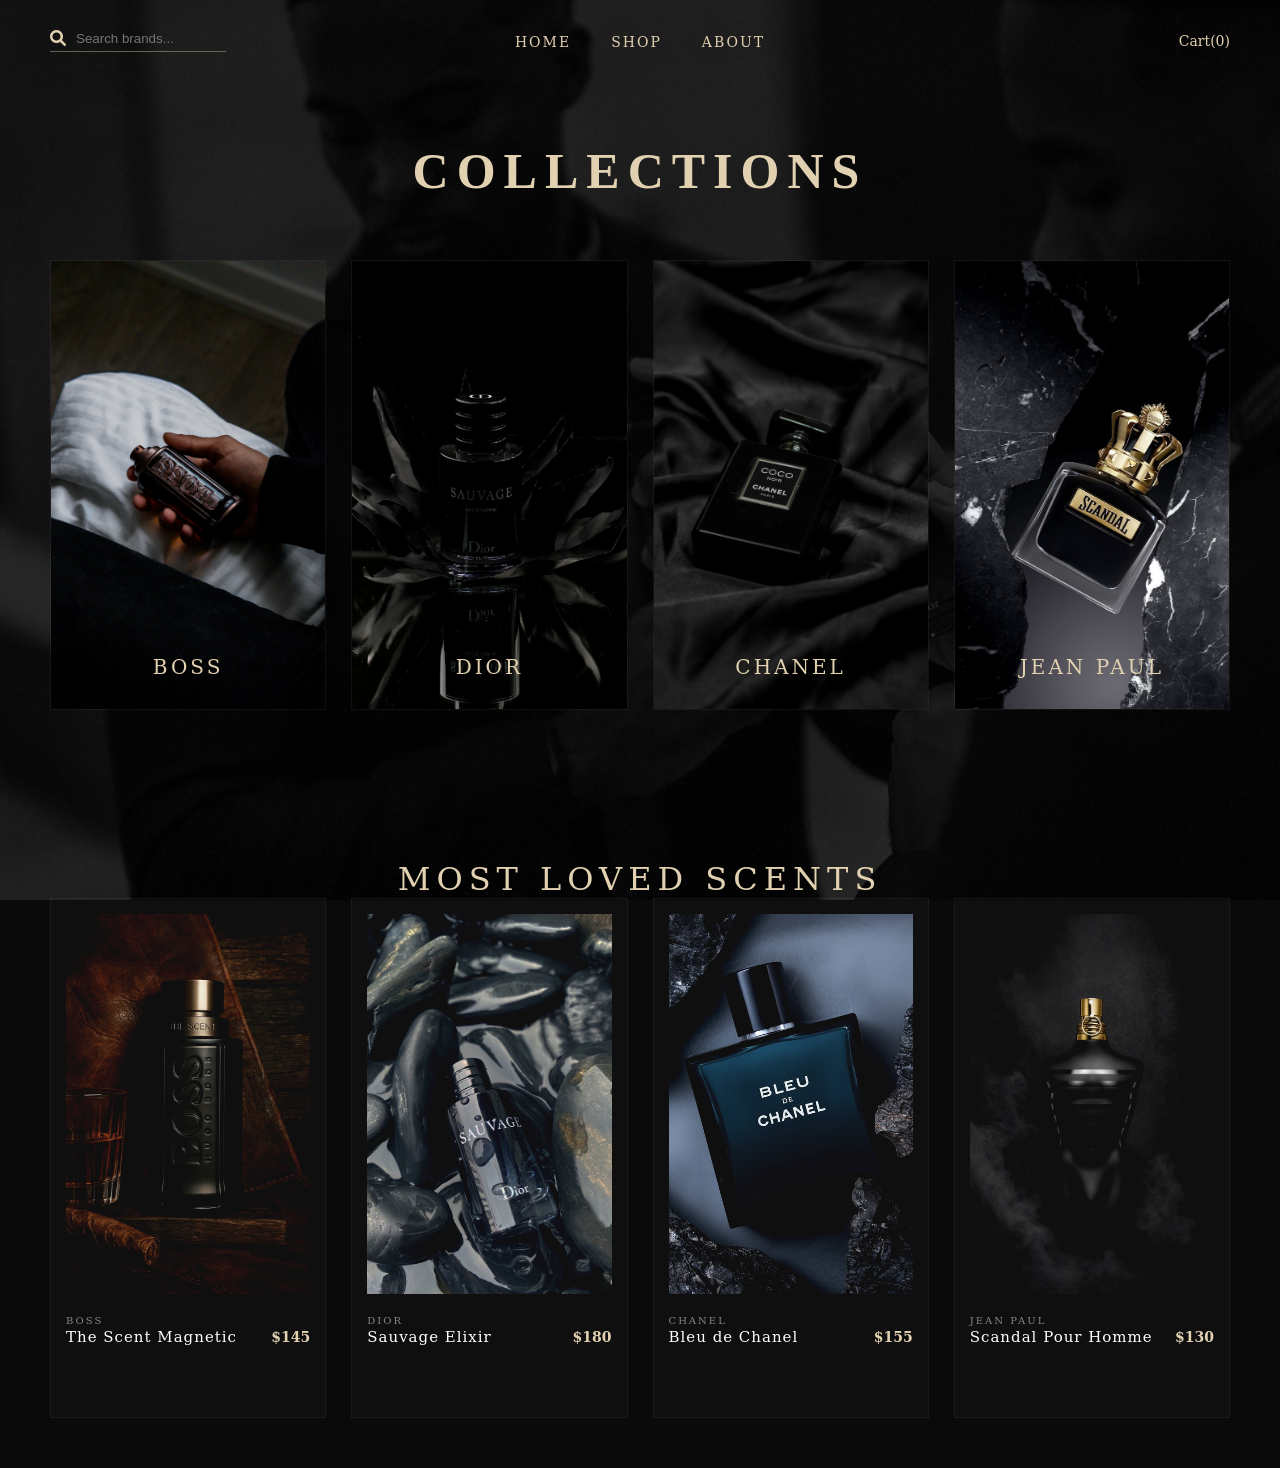
==== shop.html @ ae177990 "Add files via upload" ====
<!DOCTYPE html>
<html lang="en">
<head>
    <meta charset="UTF-8">
    <meta name="viewport" content="width=device-width, initial-scale=1.0">
    <title>Sephora - Shop Collections</title>
    <!-- ربط الأيقونات والخطوط -->
    <link rel="stylesheet" href="https://cdnjs.cloudflare.com/ajax/libs/font-awesome/6.0.0/css/all.min.css">
    <link rel="stylesheet" href="shop.css">
</head>
<body>

    <header class="shop-nav">
        <!-- السيرش عالشمال -->
        <div class="search-bar">
            <i class="fa-solid fa-magnifying-glass" style="color: #e2d1b1;"></i>
            <input type="text" id="searchInput" placeholder="Search brands...">
        </div>

        <!-- المنيو بالنص بالضبط -->
        <nav>
            <ul>
                <li><a href="index.html">Home</a></li>
                <li><a href="shop.html">Shop</a></li>
                <li><a href="#">About</a></li>
            </ul>
        </nav>
        
        <!-- الأيقونات عاليمين -->
        <div class="shop-icons">
        
             <a href="#" class="cart-text" id="cart-btn">Cart(<span id="cart-count">0</span>)</a>
        </div>
    </header>

    <main>
        <h1 class="main-title">Collections</h1>
        
        <!-- رسالة Not Found مخفية -->
        <div id="no-results">Sorry, we couldn't find this brand.</div>

        <div class="collections-grid">
            <!-- Boss -->
            <a href="items.html?brand=Boss" class="col-card">
                <img src="Boss.jpg" class="card-img">
                <video src="boss.mp4" class="card-video" loop muted></video>
                <div class="overlay-text">Boss</div>
            </a>
            <!-- Dior -->
            <a href="items.html?brand=Dior" class="col-card">
                <img src="Dior.jpg" class="card-img">
                <video src="compres.mp4" class="card-video" loop muted></video>
                <div class="overlay-text">Dior</div>
            </a>
            <!-- Chanel -->
            <a href="items.html?brand=Chanel" class="col-card">
                <img src="Chanel.jpg" class="card-img">
                <video src="chanel.mp4" class="card-video" loop muted></video>
                <div class="overlay-text">Chanel</div>
            </a>
            <!-- Jean Paul -->
            <a href="items.html?brand=JeanPaul" class="col-card">
                <img src="scandal.jpg" class="card-img">
                <video src="Scandal.mp4" class="card-video" loop muted></video>
                <div class="overlay-text">Jean Paul</div>
            </a>
        </div>

        <h2 class="sub-title">Most Loved Scents</h2>

<div class="products-grid">
    <!-- عطر Boss -->
    <div class="product-card">
        <div class="product-img-box">
            <img src="scent.jpg" alt="Boss Bottled">
            <div class="quick-view">Quick View</div>
        </div>
        <div class="product-details">
            <span class="brand-name">BOSS</span>
            <div class="name-price">
                <h3>The Scent Magnetic</h3>
                <span class="price">$145</span>
            </div>
        </div>
    </div>

    <!-- عطر Dior -->
    <div class="product-card">
        <div class="product-img-box">
            <img src="sauvage.jpg" alt="Sauvage">
            <div class="quick-view">Quick View</div>
        </div>
        <div class="product-details">
            <span class="brand-name">DIOR</span>
            <div class="name-price">
                <h3>Sauvage Elixir</h3>
                <span class="price">$180</span>
            </div>
        </div>
    </div>

    <!-- عطر Chanel -->
    <div class="product-card">
        <div class="product-img-box">
            <img src="bleu.jpg" alt="Bleu de Chanel">
            <div class="quick-view">Quick View</div>
        </div>
        <div class="product-details">
            <span class="brand-name">CHANEL</span>
            <div class="name-price">
                <h3>Bleu de Chanel</h3>
                <span class="price">$155</span>
            </div>
        </div>
    </div>

    <!-- عطر Jean Paul -->
    <div class="product-card">
        <div class="product-img-box">
            <img src="le-male.jpg" alt="Le Male">
            <div class="quick-view">Quick View</div>
        </div>
        <div class="product-details">
            <span class="brand-name">JEAN PAUL</span>
            <div class="name-price">
                <h3>Scandal Pour Homme</h3>
                <span class="price">$130</span>
            </div>
        </div>
    </div>
</div>
        <!-- هون بتقدر تضيف كروت المنتجات لاحقاً -->
    </main>
<!-- سلة المشتريات الجانبية -->
    <div id="cart-sidebar" class="cart-sidebar">
        <div class="cart-header">
            <h3>Your Selection</h3>
            <i class="fa-solid fa-xmark" id="close-cart" style="cursor:pointer;"></i>
        </div>
        <div id="cart-items-container"></div>
        <div class="cart-footer">
            <div class="total-price">
                <span>Total:</span>
                <span id="cart-total">$0</span>
            </div>
            <button class="checkout-btn">Checkout</button>
        </div>
    </div>
    <script src="shop.js"></script>
</body>
</html>
---- shop.css ----
/* --- 1. الإعدادات العامة (الأساس) --- */
html, body {
    max-width: 100%;
    overflow-x: hidden; /* هاد السطر بيمنع أي خروج عن العرض */
    position: relative;
    touch-action: pan-y; /* سطر جوهري: بيخبر التليفون إنه يتحرك بس فوق وتحت */
    -webkit-overflow-scrolling: touch; /* بيعطي سكرول ناعم جداً مثل تطبيقات الأيفون */
}
* {
    margin: 0;
    padding: 0;
    box-sizing: border-box;
}

html, body {
    overflow-x: hidden;
    width: 100%;
    background-color: #0a0a0a;
    color: white;
    font-family: 'serif';
}

body {
    background-image: linear-gradient(rgba(0,0,0,0.8), rgba(0,0,0,0.8)), url('products.jpg');
    background-size: cover;
    background-position: center;
    background-attachment: fixed;
    min-height: 100vh;
    transition: background-image 1.2s ease-in-out;
}

/* --- 2. الهيدر والمنيو --- */
.shop-nav {
    display: flex;
    justify-content: space-between;
    align-items: center;
    padding: 30px 50px;
    position: relative;
    z-index: 100;
}

nav {
    position: absolute;
    left: 50%;
    transform: translateX(-50%);
}

nav ul {
    display: flex;
    gap: 40px;
    list-style: none;
}

nav a {
    color: #e2d1b1;
    text-decoration: none;
    letter-spacing: 2px;
    font-size: 14px;
    text-transform: uppercase;
    transition: 0.3s;
}

nav a:hover { color: white; }

.search-bar {
    border-bottom: 1px solid rgba(226, 209, 177, 0.4);
    display: flex;
    align-items: center;
    padding-bottom: 5px;
}

.search-bar input {
    background: transparent;
    border: none;
    color: white;
    outline: none;
    margin-left: 10px;
    width: 150px;
}

.shop-icons { display: flex; gap: 20px; align-items: center; }
.shop-icons a { color: white; text-decoration: none; font-size: 18px; }
.cart-text { font-size: 14px !important; color: #e2d1b1 !important; cursor: pointer; }

/* --- 3. قسم العناوين والشبكات --- */
.main-title {
    text-align: center;
    font-size: 50px;
    margin: 60px 0;
    letter-spacing: 8px;
    color: #e2d1b1;
    font-family: 'Playfair Display', serif;
    text-transform: uppercase;
}

.sub-title {
    text-align: center;
    margin-top: 100px;
    font-size: 32px;
    letter-spacing: 6px;
    color: #e2d1b1;
    text-transform: uppercase;
    font-weight: 300;
}

.products-grid, .collections-grid {
    display: grid;
    grid-template-columns: repeat(4, 1fr);
    gap: 25px;
    padding: 0 50px 50px;
}

/* --- 4. كروت المنتجات (هنا تم التصحيح لظهور الأسعار) --- */
.col-card {
    position: relative;
    height: 450px;
    overflow: hidden;
    text-decoration: none;
    border: 1px solid rgba(255,255,255,0.05);
    background: transparent;
}

.product-card {
    position: relative;
    height: 520px; /* زدنا الطول ليوسع الكلام */
    display: flex;
    flex-direction: column; /* ترتيب عمودي: صورة فوق وكلام تحت */
    overflow: hidden;
    text-decoration: none;
    border: 1px solid rgba(255,255,255,0.05);
    background: rgba(255, 255, 255, 0.02);
    transition: all 0.5s ease;
    padding: 15px;
}

.product-card:hover { border-color: #e2d1b1; transform: translateY(-10px); }

/* صندوق الصورة */
.product-img-box {
    width: 100%;
    height: 380px; /* مساحة محددة للصورة */
    overflow: hidden;
    margin-bottom: 15px;
}

.card-img, .card-video, .product-img-box img {
    width: 100%; height: 100%;
    object-fit: cover;
    transition: transform 1.2s cubic-bezier(0.4, 0, 0.2, 1), opacity 0.8s ease;
}

.product-img-box img { object-fit: cover; mix-blend-mode: lighten; }

.col-card:hover .card-img, .col-card:hover .card-video, .product-card:hover img { transform: scale(1.1); }

.card-video { position: absolute; top: 0; left: 0; opacity: 0; z-index: 1; }
.video-active .card-video { opacity: 1; }
.video-active .card-img { opacity: 0; }

/* نصوص كروت الكولكشن */
.overlay-text {
    position: absolute;
    bottom: 30px; left: 0; width: 100%;
    text-align: center; color: #e2d1b1;
    font-size: 20px; letter-spacing: 3px;
    text-transform: uppercase; z-index: 10;
}

/* نصوص كروت المنتجات Most Loved */
.brand-name {
    font-size: 10px;
    color: #888;
    letter-spacing: 2px;
    text-transform: uppercase;
    margin-bottom: 5px;
}

.name-price {
    display: flex;
    justify-content: space-between;
    align-items: baseline;
}

.name-price h3 {
    font-size: 15px;
    margin: 0;
    color: white;
    font-weight: 400;
    letter-spacing: 1px;
}

.price { color: #e2d1b1; font-size: 14px; font-weight: bold; }

.quick-view {
    position: absolute; bottom: -50px; left: 0; width: 100%;
    background: rgba(226, 209, 177, 0.9); color: black;
    text-align: center; padding: 12px 0;
    font-size: 11px; text-transform: uppercase;
    transition: 0.4s ease; cursor: pointer;
}
.product-card:hover .quick-view { bottom: 0; }

/* --- 5. سلة المشتريات الجانبية --- */
.cart-sidebar {
    position: fixed;
    top: 0; right: -450px;
    width: 320px; height: 100vh;
    background: #0a0a0a;
    border-left: 1px solid rgba(226, 209, 177, 0.3);
    z-index: 5000;
    transition: 0.6s cubic-bezier(0.4, 0, 0.2, 1);
    padding: 30px;
    display: flex;
    flex-direction: column;
}
.cart-sidebar.open { right: 0; }

#cart-items-container { flex-grow: 1; overflow-y: auto; margin: 20px 0; }

.checkout-btn {
    width: 100%; padding: 15px;
    background: #e2d1b1; color: black;
    border: none; cursor: pointer;
    text-transform: uppercase; font-weight: bold;
    transition: 0.3s;
}

/* --- 6. رسالة البحث (Not Found) --- */

#no-results {
    display: none !important;
    text-align: center;
    width: 100%;
    color: #e2d1b1;
    font-size: 18px;
    margin: 40px 0;
    font-family: 'Playfair Display', serif;
    letter-spacing: 2px;
    text-transform: uppercase;
}

/* --- 7. إصلاح الموبايل --- */
@media (max-width: 768px) {
    .shop-nav { flex-direction: column; padding: 20px 15px; gap: 20px; }
    nav { position: static; transform: none; order: 3; }
    nav ul { gap: 15px; }
    .search-bar { order: 2; width: 100%; }
    .shop-icons { position: absolute; top: 20px; right: 20px; order: 1; }
    .main-title { font-size: 28px; margin: 30px 0; letter-spacing: 4px; }
    
    .products-grid, .collections-grid {
        grid-template-columns: repeat(2, 1fr);
        gap: 12px;
        padding: 15px;
    }

    .col-card { height: 300px; }
    .product-card { height: 400px; } /* قصرنا الكرت للموبايل */
    .product-img-box { height: 280px; } /* قصرنا الصورة للموبايل */
    
    .cart-sidebar { width: 100%; right: -100%; }
}
/* هاد الكود بيخلي الحركات تشتغل بس لما يكون في ماوس حقيقي */
@media (hover: hover) {
    .product-card:hover {
        transform: translateY(-10px) scale(1.02);
    }
    /* حط هون كل حركات الـ hover اللي عندك */
}
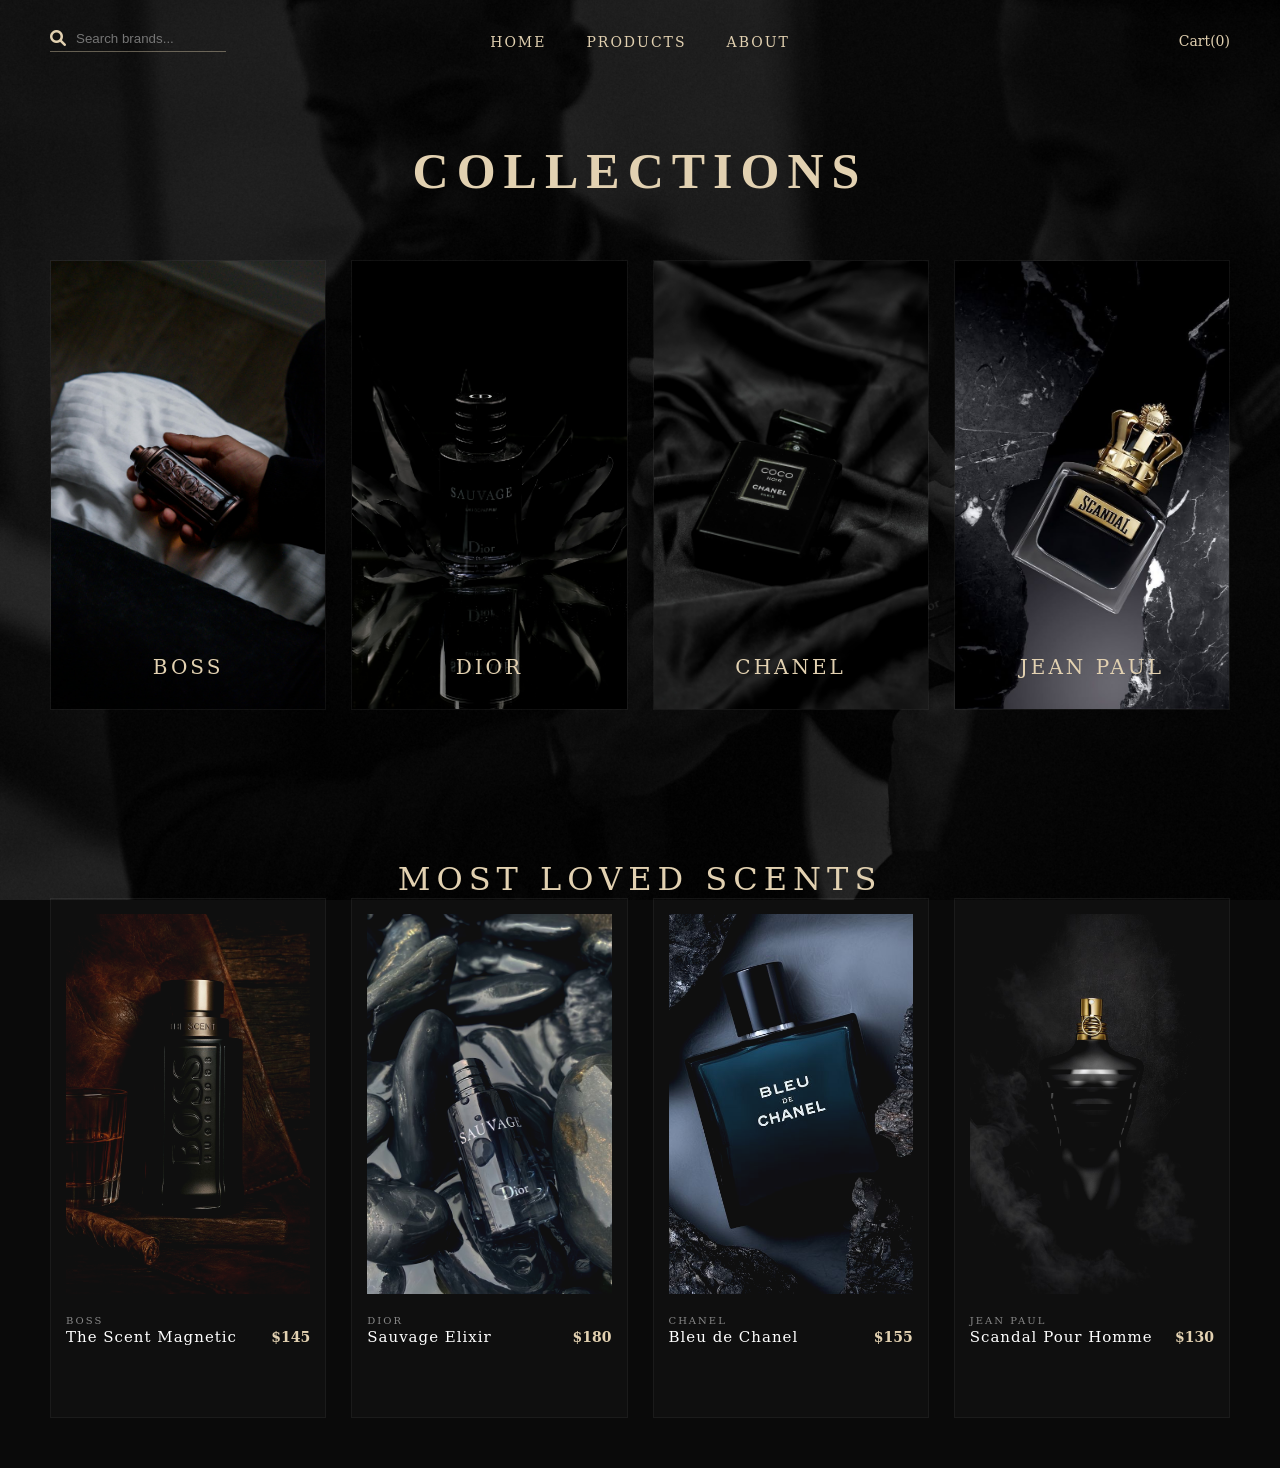
==== commit 8fcf846e: "Add files via upload" ====
--- a/shop.html
+++ b/shop.html
@@ -21,8 +21,8 @@
         <nav>
             <ul>
                 <li><a href="index.html">Home</a></li>
-                <li><a href="shop.html">Shop</a></li>
-                <li><a href="#">About</a></li>
+                <li><a href="shop.html">Products</a></li>
+                <li><a href="index.html#about">About</a></li>
             </ul>
         </nav>
         
